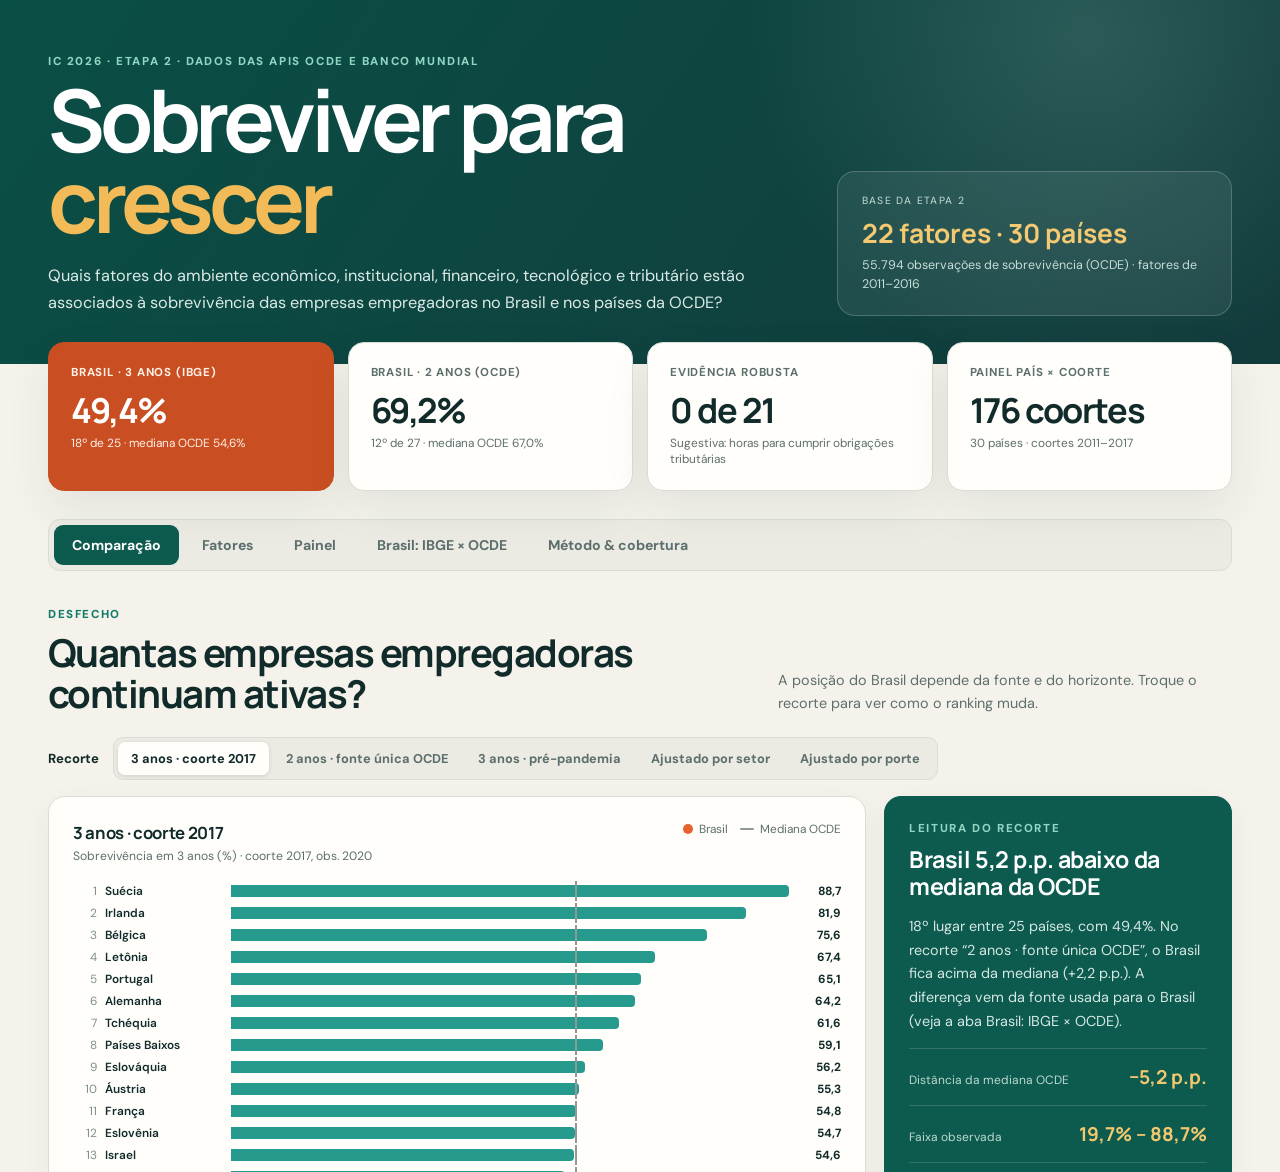
==== index.html @ 199f6885 "Add files via upload" ====
<!doctype html>
<html lang="pt-BR">
<head>
  <meta charset="utf-8">
  <meta http-equiv="refresh" content="0; url=dashboard/">
  <title>Sobreviver para crescer</title>
</head>
<body>
  <p>Redirecionando para o <a href="dashboard/">dashboard</a>…</p>
</body>
</html>
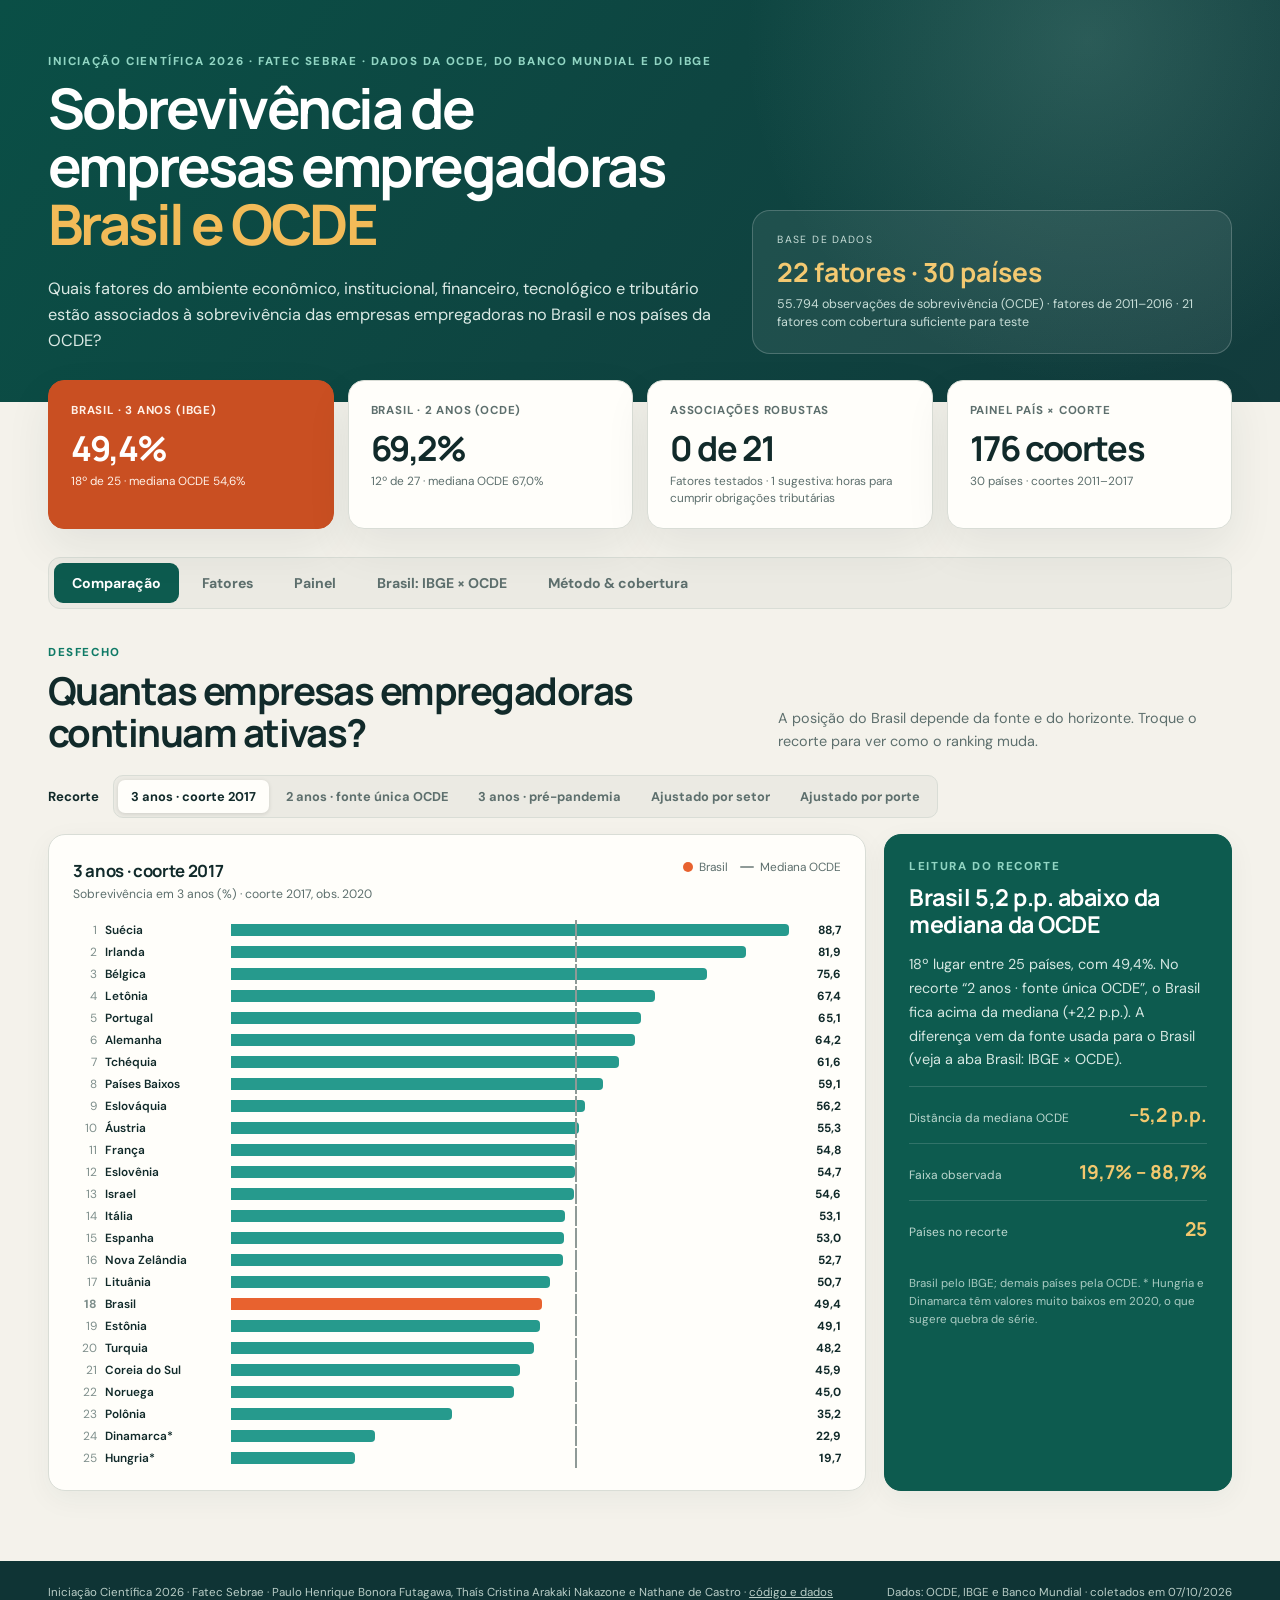
==== commit b5c56add: "Add files via upload" ====
--- a/index.html
+++ b/index.html
@@ -3,7 +3,7 @@
 <head>
   <meta charset="utf-8">
   <meta http-equiv="refresh" content="0; url=dashboard/">
-  <title>Sobreviver para crescer</title>
+  <title>Sobrevivência de empresas empregadoras: Brasil e OCDE</title>
 </head>
 <body>
   <p>Redirecionando para o <a href="dashboard/">dashboard</a>…</p>
